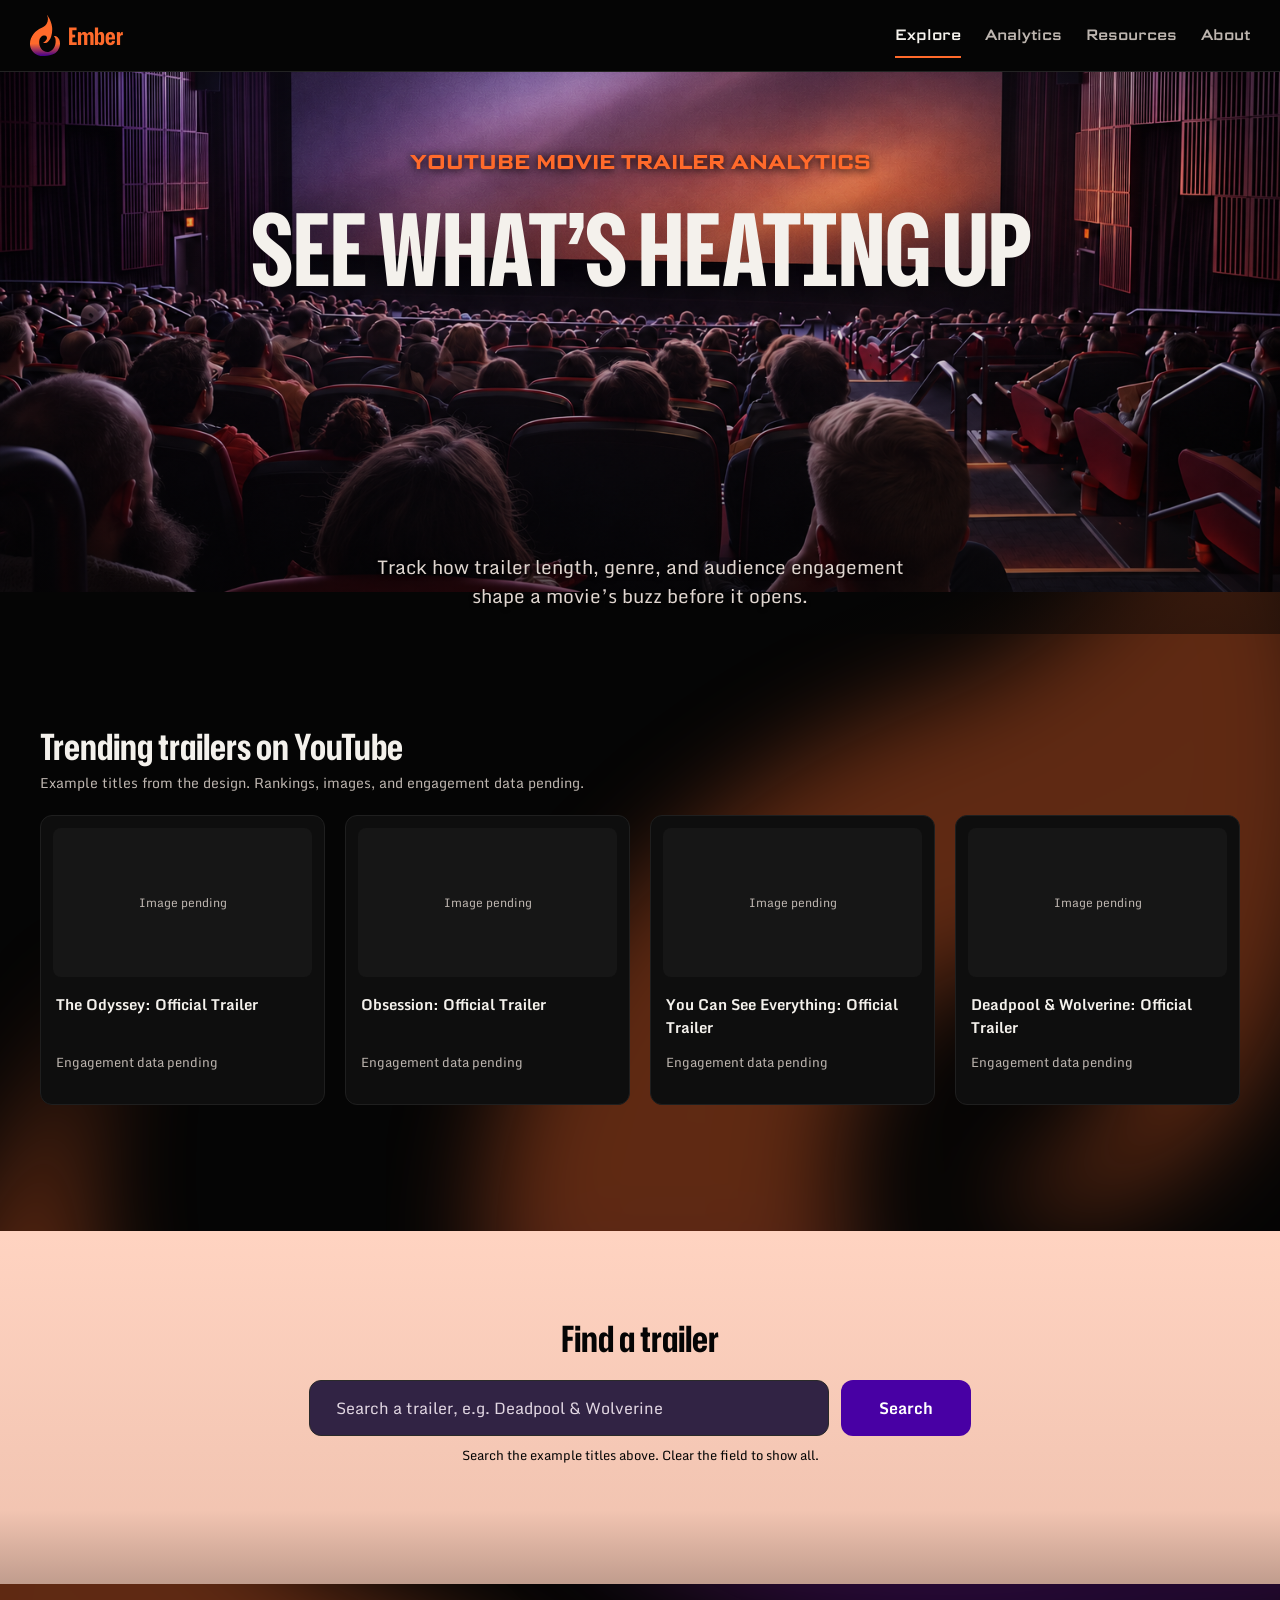
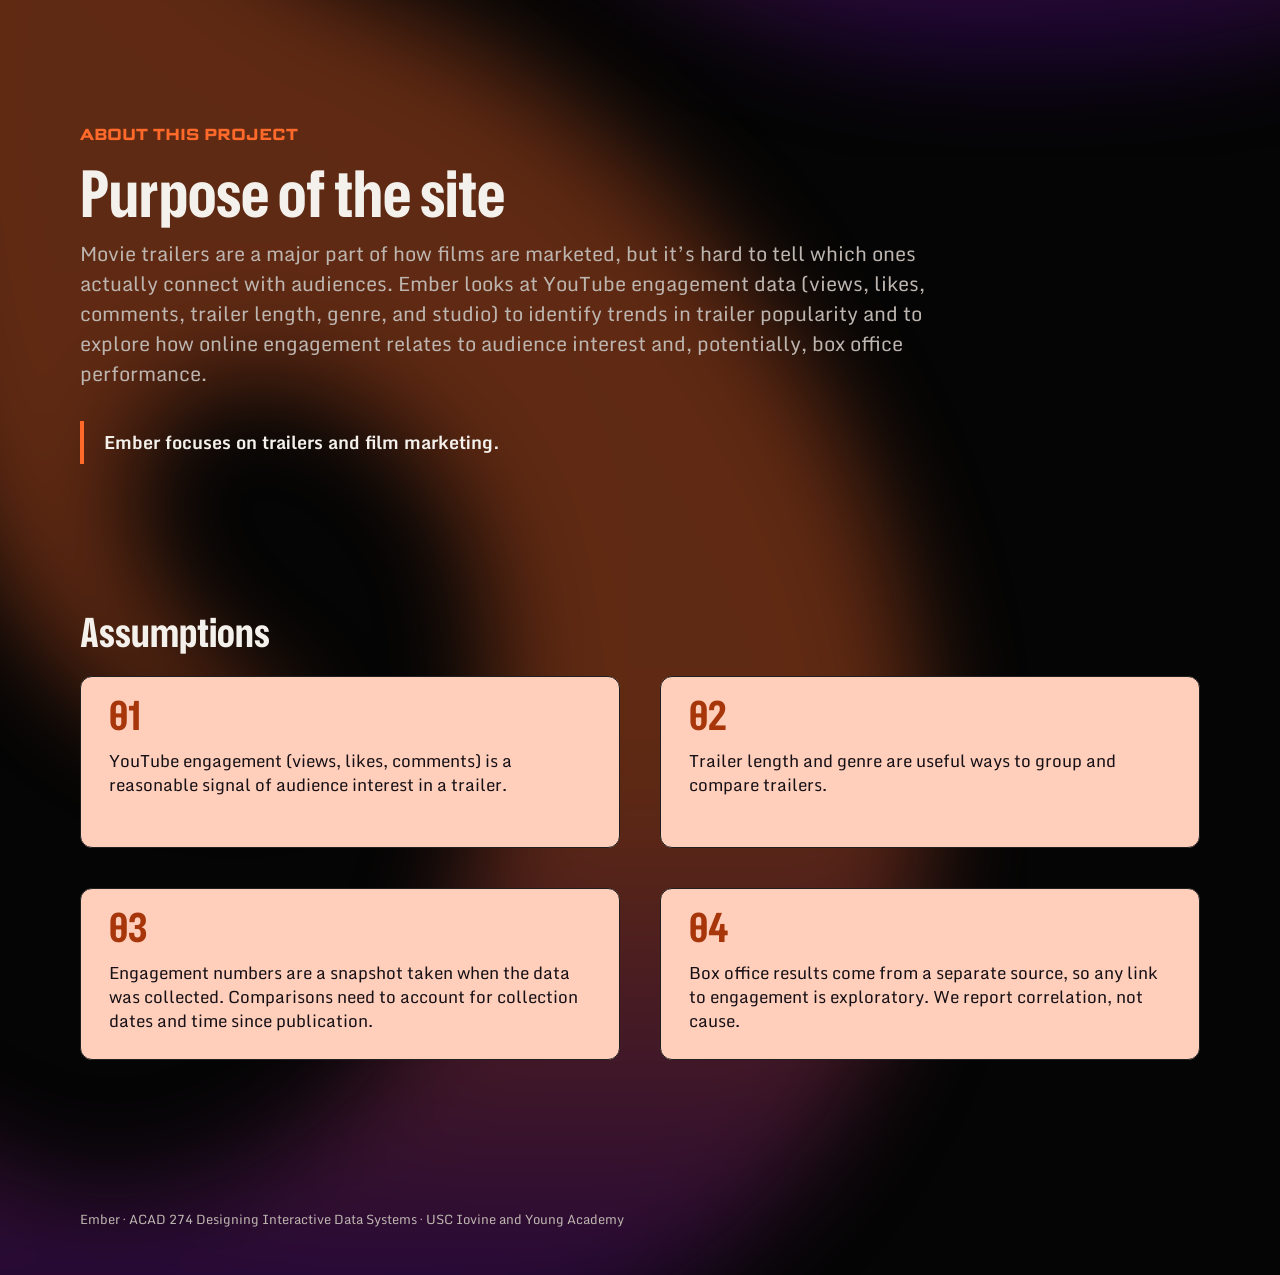
==== ember-website/index.html @ 7d132b25 "Add EMBER website pages and assets" ====
<!DOCTYPE html>
<html lang="en">
<head>
  <meta charset="utf-8">
  <meta name="viewport" content="width=device-width, initial-scale=1">
  <meta name="description" content="EMBER explores audience engagement with movie trailers on YouTube.">
  <title>EMBER — Movie trailer analytics</title>
  <link rel="stylesheet" href="style.css">
</head>
<body>
  <a class="skip-link" href="#main">Skip to content</a>
  <div class="site">
    <img class="glow glow-upper" src="assets/upper-glow.svg" alt="" aria-hidden="true">
    <img class="glow glow-lower" src="assets/lower-glow.svg" alt="" aria-hidden="true">
    <header class="site-header">
      <nav aria-label="Main navigation">
        <a class="brand" href="index.html"><img src="assets/flame.svg" alt="">Ember</a>
        <div class="nav-links">
          <a href="index.html" aria-current="page">Explore</a>
          <a href="analytics.html">Analytics</a>
          <a href="resources.html">Resources</a>
          <a href="#about">About</a>
        </div>
      </nav>
    </header>
    <main id="main">
      <section class="hero" aria-labelledby="hero-title">
        <div class="hero-heading">
          <p class="eyebrow">YouTube movie trailer analytics</p>
          <h1 id="hero-title">See what’s heating up</h1>
        </div>
        <p class="hero-description">Track how trailer length, genre, and audience engagement shape a movie’s buzz before it opens.</p>
      </section>

      <section class="trending" aria-labelledby="trending-title">
        <h2 id="trending-title">Trending trailers on YouTube</h2>
        <p class="section-note">Example titles from the design. Rankings, images, and engagement data pending.</p>
        <div class="trailer-grid" id="trailers">
          <article class="trailer-card">
            <div class="thumbnail"><span>Image pending</span></div>
            <h3>The Odyssey: Official Trailer</h3>
            <p>Engagement data pending</p>
          </article>
          <article class="trailer-card">
            <div class="thumbnail"><span>Image pending</span></div>
            <h3>Obsession: Official Trailer</h3>
            <p>Engagement data pending</p>
          </article>
          <article class="trailer-card">
            <div class="thumbnail"><span>Image pending</span></div>
            <h3>You Can See Everything: Official Trailer</h3>
            <p>Engagement data pending</p>
          </article>
          <article class="trailer-card">
            <div class="thumbnail"><span>Image pending</span></div>
            <h3>Deadpool &amp; Wolverine: Official Trailer</h3>
            <p>Engagement data pending</p>
          </article>
        </div>
      </section>

      <section class="search-band" aria-labelledby="search-title">
        <h2 id="search-title"><label for="search-query">Find a trailer</label></h2>
        <form id="search-form" role="search">
          <input id="search-query" type="search" name="q" placeholder="Search a trailer, e.g. Deadpool &amp; Wolverine" aria-describedby="search-help" aria-controls="trailers">
          <button type="submit">Search</button>
        </form>
        <p id="search-help">Search the example titles above. Clear the field to show all.</p>
        <p id="search-status" role="status" aria-atomic="true"></p>
        <noscript><p>Enable JavaScript to filter the trailer cards.</p></noscript>
      </section>

      <section class="about content-width" id="about" aria-labelledby="purpose-title">
        <p class="eyebrow">About this project</p>
        <h2 id="purpose-title">Purpose of the site</h2>
        <p class="purpose-copy">Movie trailers are a major part of how films are marketed, but it’s hard to tell which ones actually connect with audiences. Ember looks at YouTube engagement data (views, likes, comments, trailer length, genre, and studio) to identify trends in trailer popularity and to explore how online engagement relates to audience interest and, potentially, box office performance.</p>
        <p class="callout">Ember focuses on trailers and film marketing.</p>

        <h2 class="assumptions-title">Assumptions</h2>
        <ol class="assumptions">
          <li><span aria-hidden="true">01</span>YouTube engagement (views, likes, comments) is a reasonable signal of audience interest in a trailer.</li>
          <li><span aria-hidden="true">02</span>Trailer length and genre are useful ways to group and compare trailers.</li>
          <li><span aria-hidden="true">03</span>Engagement numbers are a snapshot taken when the data was collected. Comparisons need to account for collection dates and time since publication.</li>
          <li><span aria-hidden="true">04</span>Box office results come from a separate source, so any link to engagement is exploratory. We report correlation, not cause.</li>
        </ol>
      </section>
    </main>
    <footer class="content-width">Ember · ACAD 274 Designing Interactive Data Systems · USC Iovine and Young Academy</footer>
  </div>
  <script>
    const form = document.querySelector('#search-form');
    const queryInput = document.querySelector('#search-query');
    const status = document.querySelector('#search-status');
    const cards = [...document.querySelectorAll('.trailer-card')];

    function filterTrailers() {
      const query = queryInput.value.trim().toLowerCase();
      let count = 0;
      for (const card of cards) {
        const title = card.querySelector('h3').textContent.toLowerCase();
        card.hidden = !title.includes(query);
        if (!card.hidden) count += 1;
      }
      status.textContent = count === 0
        ? 'No matching example titles. Try another search.'
        : `Showing ${count} of ${cards.length} example titles in the cards above.`;
    }

    form.addEventListener('submit', (event) => {
      event.preventDefault();
      filterTrailers();
    });
    queryInput.addEventListener('input', filterTrailers);
  </script>
</body>
</html>
---- ember-website/style.css ----
@import url('https://fonts.googleapis.com/css2?family=Hubot+Sans:wdth,wght@75,400;75,700&family=Monda:wght@400;700&family=Science+Gothic:wght@400;600&display=swap');

:root {
  color-scheme: dark;
  --background: #050505;
  --text: #f4f1ec;
  --muted: #bdb5af;
  --orange: #ff6a2b;
  --purple: #4800a4;
  --peach: #ffe7de;
  --heading: 'Hubot Sans', 'Arial Narrow', sans-serif;
}

*, *::before, *::after { box-sizing: border-box; }
body { margin: 0; background: var(--background); color: var(--text); font: 17px/1.5 'Monda', sans-serif; }
h1, h2, h3, p { margin: 0; }
h1, h2 { font-family: var(--heading); font-stretch: 75%; font-weight: 700; line-height: 1.2; }
h2 { font-size: 36px; }
a { color: var(--orange); text-underline-offset: 5px; }
button, input { font: inherit; }
[hidden] { display: none !important; }
:focus-visible { outline: 3px solid #ffad79; outline-offset: 5px; }
.skip-link { position: absolute; top: 8px; left: 8px; z-index: 10; padding: 12px; background: var(--peach); color: #161016; transform: translateY(-200%); }
.skip-link:focus { transform: none; }
.site { position: relative; isolation: isolate; overflow: hidden; max-width: 1280px; margin-inline: auto; background: var(--background); }
.site > header, .site > main, .site > footer { position: relative; z-index: 1; }
.glow { position: absolute; pointer-events: none; z-index: 0; }
.glow-upper { left: 30.16%; top: 161px; }
.glow-lower { left: -45.63%; top: 870px; transform: scaleX(-1); }
.content-width { width: calc(100% - 160px); margin-inline: auto; }

.site-header { height: 72px; background: var(--background); border-bottom: 1px solid #232323; }
nav { height: 100%; display: flex; align-items: center; justify-content: space-between; padding-inline: 30px; gap: 24px; }
.brand { display: flex; align-items: center; gap: 8px; text-decoration: none; color: var(--orange); font: 700 24px var(--heading); font-stretch: 75%; }
.brand img { display: block; }
.nav-links { display: flex; align-items: center; gap: 24px; }
.nav-links a { display: flex; align-items: center; min-height: 44px; color: var(--muted); font: 400 15px 'Science Gothic', sans-serif; text-decoration: none; border-bottom: 2px solid transparent; }
.nav-links a:hover, .nav-links a[aria-current='page'] { color: var(--text); border-bottom-color: var(--orange); }

.hero { position: relative; isolation: isolate; height: 562px; display: flex; flex-direction: column; align-items: center; justify-content: space-between; padding: 76px 24px 24px; text-align: center; background: linear-gradient(180deg, #0505052b, #0505051a 45%, #05050580); }
.hero::before { content: ''; position: absolute; z-index: -1; inset: 0 0 42px; background: linear-gradient(180deg, #0505052b, #0505051a 45%, #05050580), url('assets/theater.png') center / cover no-repeat; }
.eyebrow { color: var(--orange); font: 600 16px/1.4 'Science Gothic', sans-serif; text-transform: uppercase; }
.hero .eyebrow { font-size: 20px; text-shadow: 0 1px 8px #000; }
.hero h1 { margin-top: 12px; font-size: clamp(42px, 7.8vw, 100px); text-transform: uppercase; letter-spacing: -2px; text-shadow: 0 4px 40px #0006; }
.hero-description { max-width: 560px; font-size: 19px; color: #e0d6d0; text-shadow: 0 2px 4px #000; }

.trending { min-height: 597px; padding: 91px 40px 118px; }
.section-note { margin-top: 4px; color: var(--muted); font-size: 14px; }
.trailer-grid { display: grid; grid-template-columns: repeat(4, minmax(0, 1fr)); gap: 20px; margin-top: 22px; }
.trailer-card { min-width: 0; min-height: 290px; padding: 12px; background: #0e0e0e; border: 1px solid #1f1f1f; border-radius: 12px; }
.thumbnail { aspect-ratio: 261 / 150; display: grid; place-items: center; border-radius: 8px; background: #161616; color: var(--muted); font-size: 12px; }
.trailer-card h3 { min-height: 60px; margin: 16px 3px 0; font-size: 15px; font-weight: 700; }
.trailer-card p { margin: 0 3px; color: var(--muted); font-size: 13px; }

.search-band { position: relative; padding: 86px 24px 48px; min-height: 353px; color: #050505; text-align: center; isolation: isolate; }
.search-band::before { content: ''; position: absolute; z-index: -1; inset: 0; background: linear-gradient(180deg, #ffffff17, #0505050d 79%, #05050540), url('assets/search-texture.svg') center / cover; }
.search-band h2 { font-size: 36px; }
.search-band form { display: flex; gap: 12px; max-width: 662px; margin: 20px auto 0; }
.search-band input { flex: 1; min-width: 0; height: 56px; padding: 14px 26px; border: 1px solid #2a2a2a; border-radius: 12px; background: #312344; color: white; font-size: 16px; }
.search-band input::placeholder { color: #e1d6e2; }
.search-band button { min-width: 130px; min-height: 56px; border: 0; border-radius: 12px; background: var(--purple); color: white; font-size: 16px; font-weight: 700; cursor: pointer; }
.search-band button:hover { background: #6105cd; }
.search-band :focus-visible { outline-color: #4800a4; }
#search-help, #search-status { font-size: 13px; margin-top: 10px; }
#search-status { min-height: 20px; font-weight: 700; }

.about { padding-top: 140px; }
.about > h2 { margin-top: 8px; font-size: 64px; }
.purpose-copy { max-width: 860px; margin-top: 8px; color: var(--muted); font-size: 20px; }
.callout { max-width: 800px; margin-top: 32px; padding: 8px 0 8px 20px; border-left: 4px solid var(--orange); font-size: 18px; font-weight: 700; }
.about > h2.assumptions-title { margin-top: 144px; font-size: 40px; }
.assumptions { display: grid; grid-template-columns: repeat(2, minmax(0, 1fr)); gap: 40px; margin: 20px 0 0; padding: 0; list-style: none; }
.assumptions li { min-height: 172px; padding: 14px 28px 22px; border: 1px solid #1f1f1f; border-radius: 12px; background: var(--peach) url('assets/search-texture.svg') center / 1333px 353px; color: #161016; font-size: 17px; line-height: 1.4; }
.assumptions span { display: block; margin-bottom: 10px; color: #a8360b; font: 700 40px/1.2 var(--heading); font-stretch: 75%; }
footer { padding-block: 150px 45px; color: var(--muted); font-size: 13px; }

.interior .site { min-height: 100vh; display: flex; flex-direction: column; }
.page { flex: 1; padding-top: 90px; }
.page h1 { margin-top: 12px; font-size: clamp(44px, 6vw, 72px); }
.intro { max-width: 780px; margin-top: 20px; color: var(--muted); }
.resource-grid { display: grid; gap: 20px; margin-top: 40px; }
.panel { padding: 28px; border: 1px solid #403042; border-radius: 12px; background: #111014; }
.panel p { margin-block: 16px; color: var(--muted); }
.analysis-section { margin-top: 48px; }
.analysis-section > p { margin-block: 16px; color: var(--muted); }
.table-wrap { overflow-x: auto; margin-top: 20px; border: 1px solid #403042; border-radius: 12px; background: #111014; }
table { width: 100%; border-collapse: collapse; min-width: 560px; text-align: left; }
caption { padding: 16px; text-align: left; font-weight: 700; }
th, td { padding: 16px; border-top: 1px solid #403042; }
th { background: #26182c; }
.chart-placeholder { margin: 20px 0 0; padding: 30px; border: 1px dashed #8b7194; border-radius: 12px; background: #17101a; }
.chart-placeholder p { margin-top: 12px; color: var(--muted); }

@media (max-width: 900px) {
  .content-width { width: calc(100% - 64px); }
  .trailer-grid { grid-template-columns: repeat(2, minmax(0, 1fr)); }
  .trending { padding: 64px 32px; }
  .hero h1 { letter-spacing: -1px; }
  .assumptions { gap: 20px; }
  .about > h2.assumptions-title { margin-top: 80px; }
  .about { padding-top: 80px; }
  footer { padding-top: 80px; }
}

@media (max-width: 560px) {
  .content-width { width: calc(100% - 40px); }
  .site-header { height: auto; }
  nav { flex-wrap: wrap; padding: 16px 20px 8px; gap: 8px; }
  .nav-links { width: 100%; justify-content: space-between; gap: 12px; }
  .nav-links a { font-size: 13px; }
  .hero { height: 490px; padding-top: 55px; }
  .hero .eyebrow { font-size: 13px; }
  .hero-description { font-size: 15px; }
  .trending { padding: 48px 20px; }
  h2 { font-size: 30px; }
  .trailer-grid { gap: 12px; }
  .trailer-card { min-height: 245px; padding: 8px; }
  .trailer-card h3 { font-size: 13px; min-height: 85px; }
  .trailer-card p { font-size: 12px; }
  .thumbnail { font-size: 11px; }
  .search-band { padding: 48px 20px 32px; }
  .search-band form { flex-direction: column; }
  .search-band input { flex: auto; padding-inline: 16px; font-size: 14px; }
  .about > h2 { font-size: 48px; }
  .purpose-copy { font-size: 17px; }
  .callout { font-size: 16px; }
  .assumptions { grid-template-columns: 1fr; }
  .panel { padding: 20px; }
}

@media (max-width: 340px) {
  .trailer-grid { grid-template-columns: 1fr; }
  .trailer-card h3 { min-height: 60px; }
}
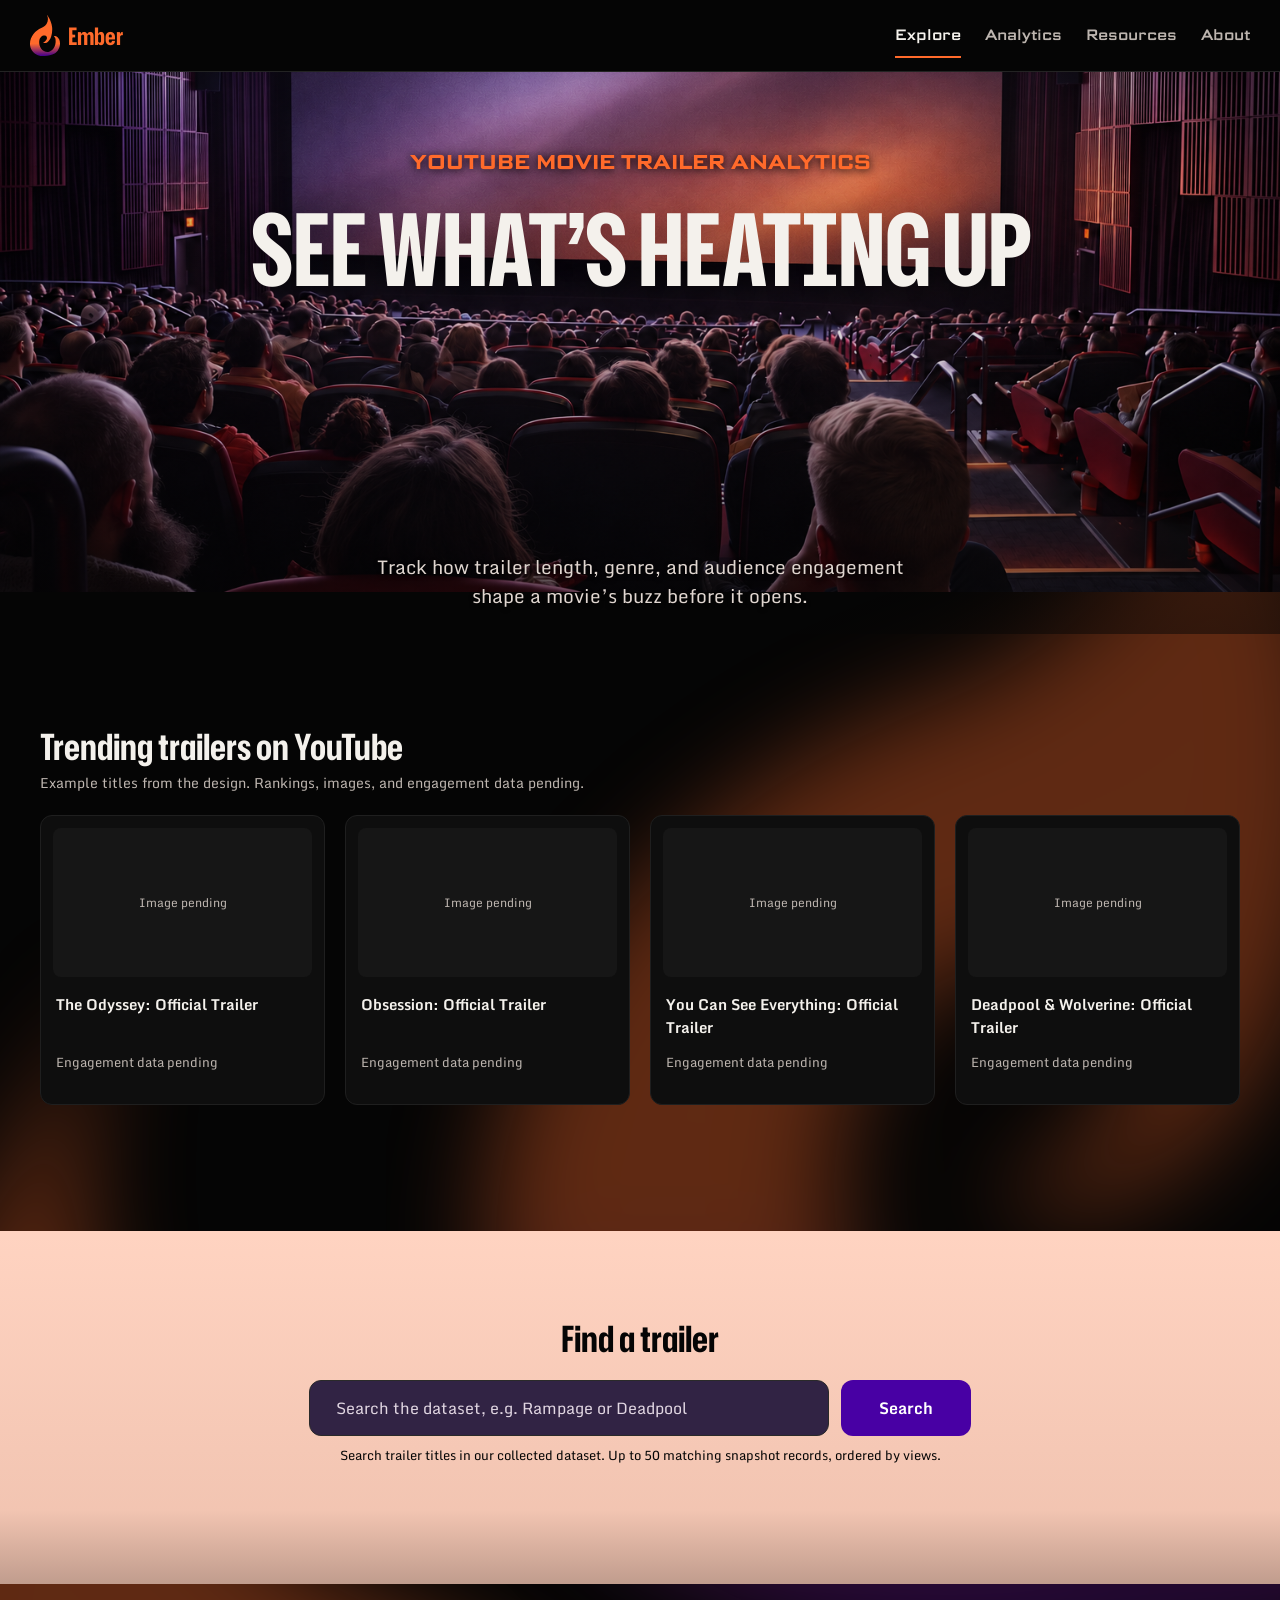
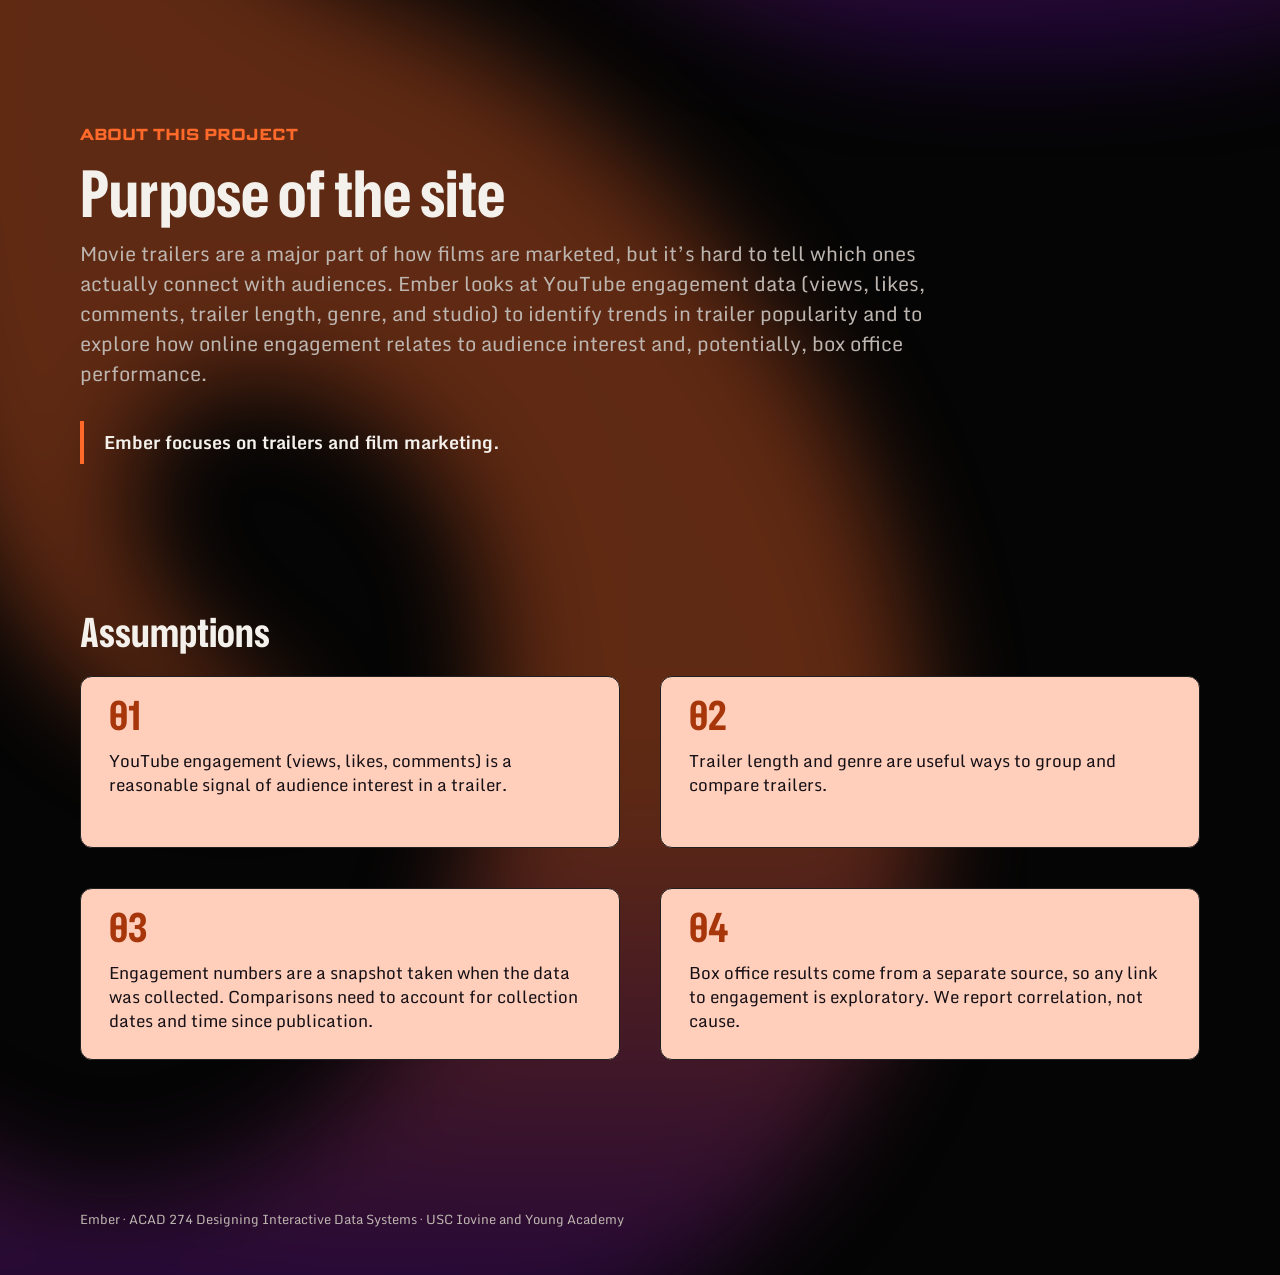
==== commit 213799a9: "Update EMBER pages, backgrounds, and search" ====
--- a/ember-website/index.html
+++ b/ember-website/index.html
@@ -62,13 +62,15 @@
       <section class="search-band" aria-labelledby="search-title">
         <h2 id="search-title"><label for="search-query">Find a trailer</label></h2>
         <form id="search-form" role="search">
-          <input id="search-query" type="search" name="q" placeholder="Search a trailer, e.g. Deadpool &amp; Wolverine" aria-describedby="search-help" aria-controls="trailers">
+          <input id="search-query" type="search" name="search" placeholder="Search the dataset, e.g. Rampage or Deadpool" aria-describedby="search-help" aria-controls="results">
           <button type="submit">Search</button>
         </form>
-        <p id="search-help">Search the example titles above. Clear the field to show all.</p>
+        <p id="search-help">Search trailer titles in our collected dataset. Up to 50 matching snapshot records, ordered by views.</p>
         <p id="search-status" role="status" aria-atomic="true"></p>
-        <noscript><p>Enable JavaScript to filter the trailer cards.</p></noscript>
+        <noscript><p>Enable JavaScript to search the trailer dataset.</p></noscript>
       </section>
+
+      <div id="results" class="content-width" aria-busy="false"></div>
 
       <section class="about content-width" id="about" aria-labelledby="purpose-title">
         <p class="eyebrow">About this project</p>
@@ -87,30 +89,80 @@
     </main>
     <footer class="content-width">Ember · ACAD 274 Designing Interactive Data Systems · USC Iovine and Young Academy</footer>
   </div>
+  <!-- Load jQuery before the script that uses it. -->
+  <script src="https://code.jquery.com/jquery-3.7.1.min.js"></script>
   <script>
-    const form = document.querySelector('#search-form');
-    const queryInput = document.querySelector('#search-query');
-    const status = document.querySelector('#search-status');
-    const cards = [...document.querySelectorAll('.trailer-card')];
+    let data = [];
+    // Keep the homepage and API on the same PHP website.
+    let jsonurl = "../api/search-trailers.php";
 
-    function filterTrailers() {
-      const query = queryInput.value.trim().toLowerCase();
-      let count = 0;
-      for (const card of cards) {
-        const title = card.querySelector('h3').textContent.toLowerCase();
-        card.hidden = !title.includes(query);
-        if (!card.hidden) count += 1;
+    $(document).ready(function() {
+      $("#search-form").on("submit", function(event) {
+        event.preventDefault();
+        let search = $("#search-query").val().trim();
+        $("#results").empty();
+
+        if (search == "") {
+          $("#search-status").text("Enter part of a trailer title to search.");
+          return;
+        }
+
+        $("#search-status").text("Loading . . .");
+        $("#results").attr("aria-busy", "true");
+        $("#search-form button").prop("disabled", true);
+
+        $.ajax({
+          url: jsonurl,
+          type: "GET",
+          dataType: "json",
+          data: { search: search },
+          timeout: 15000
+        }).done(function(rawdata) {
+          // dataType json already converts the response to an array.
+          if (!Array.isArray(rawdata)) {
+            $("#search-status").text("The server returned an unexpected response.");
+            return;
+          }
+          data = rawdata;
+          output();
+        }).fail(function() {
+          $("#search-status").text("Could not load trailers. Check that the PHP API and database connection are running.");
+        }).always(function() {
+          $("#results").attr("aria-busy", "false");
+          $("#search-form button").prop("disabled", false);
+        });
+      });
+    });
+
+    const output = function() {
+      if (data.length == 0) {
+        $("#search-status").text("No matching trailer records found.");
+        return;
       }
-      status.textContent = count === 0
-        ? 'No matching example titles. Try another search.'
-        : `Showing ${count} of ${cards.length} example titles in the cards above.`;
-    }
 
-    form.addEventListener('submit', (event) => {
-      event.preventDefault();
-      filterTrailers();
-    });
-    queryInput.addEventListener('input', filterTrailers);
+      let table = $("<table>");
+      table.append("<caption>Matching trailer snapshots — ordered by views</caption>");
+      table.append("<thead><tr><th scope='col'>Trailer</th><th scope='col'>Channel</th><th scope='col'>Views</th><th scope='col'>Likes</th><th scope='col'>Comments</th><th scope='col'>Trending date (YY.DD.MM)</th></tr></thead>");
+      let rows = $("<tbody>");
+
+      for (let i = 0; i < data.length; i++) {
+        let row = $("<tr>");
+        // text() displays database values as text, including any HTML characters.
+        row.append($("<td>").text(data[i].title));
+        row.append($("<td>").text(data[i].channel_title));
+        row.append($("<td>").text(data[i].views));
+        row.append($("<td>").text(data[i].likes));
+        row.append($("<td>").text(data[i].comment_count));
+        row.append($("<td>").text(data[i].trending_date));
+        rows.append(row);
+      }
+
+      table.append(rows);
+      let container = $("<div class='table-wrap' tabindex='0' role='region' aria-label='Trailer search results'>");
+      container.append(table);
+      $("#results").append(container);
+      $("#search-status").text("Showing " + data.length + " matching snapshot records below, up to 50. A video can appear on several trending dates.");
+    };
   </script>
 </body>
 </html>
--- a/ember-website/style.css
+++ b/ember-website/style.css
@@ -1,134 +1,664 @@
 @import url('https://fonts.googleapis.com/css2?family=Hubot+Sans:wdth,wght@75,400;75,700&family=Monda:wght@400;700&family=Science+Gothic:wght@400;600&display=swap');
 
-:root {
-  color-scheme: dark;
-  --background: #050505;
-  --text: #f4f1ec;
-  --muted: #bdb5af;
-  --orange: #ff6a2b;
-  --purple: #4800a4;
-  --peach: #ffe7de;
-  --heading: 'Hubot Sans', 'Arial Narrow', sans-serif;
-}
-
-*, *::before, *::after { box-sizing: border-box; }
-body { margin: 0; background: var(--background); color: var(--text); font: 17px/1.5 'Monda', sans-serif; }
-h1, h2, h3, p { margin: 0; }
-h1, h2 { font-family: var(--heading); font-stretch: 75%; font-weight: 700; line-height: 1.2; }
-h2 { font-size: 36px; }
-a { color: var(--orange); text-underline-offset: 5px; }
-button, input { font: inherit; }
-[hidden] { display: none !important; }
-:focus-visible { outline: 3px solid #ffad79; outline-offset: 5px; }
-.skip-link { position: absolute; top: 8px; left: 8px; z-index: 10; padding: 12px; background: var(--peach); color: #161016; transform: translateY(-200%); }
-.skip-link:focus { transform: none; }
-.site { position: relative; isolation: isolate; overflow: hidden; max-width: 1280px; margin-inline: auto; background: var(--background); }
-.site > header, .site > main, .site > footer { position: relative; z-index: 1; }
-.glow { position: absolute; pointer-events: none; z-index: 0; }
-.glow-upper { left: 30.16%; top: 161px; }
-.glow-lower { left: -45.63%; top: 870px; transform: scaleX(-1); }
-.content-width { width: calc(100% - 160px); margin-inline: auto; }
-
-.site-header { height: 72px; background: var(--background); border-bottom: 1px solid #232323; }
-nav { height: 100%; display: flex; align-items: center; justify-content: space-between; padding-inline: 30px; gap: 24px; }
-.brand { display: flex; align-items: center; gap: 8px; text-decoration: none; color: var(--orange); font: 700 24px var(--heading); font-stretch: 75%; }
-.brand img { display: block; }
-.nav-links { display: flex; align-items: center; gap: 24px; }
-.nav-links a { display: flex; align-items: center; min-height: 44px; color: var(--muted); font: 400 15px 'Science Gothic', sans-serif; text-decoration: none; border-bottom: 2px solid transparent; }
-.nav-links a:hover, .nav-links a[aria-current='page'] { color: var(--text); border-bottom-color: var(--orange); }
-
-.hero { position: relative; isolation: isolate; height: 562px; display: flex; flex-direction: column; align-items: center; justify-content: space-between; padding: 76px 24px 24px; text-align: center; background: linear-gradient(180deg, #0505052b, #0505051a 45%, #05050580); }
-.hero::before { content: ''; position: absolute; z-index: -1; inset: 0 0 42px; background: linear-gradient(180deg, #0505052b, #0505051a 45%, #05050580), url('assets/theater.png') center / cover no-repeat; }
-.eyebrow { color: var(--orange); font: 600 16px/1.4 'Science Gothic', sans-serif; text-transform: uppercase; }
-.hero .eyebrow { font-size: 20px; text-shadow: 0 1px 8px #000; }
-.hero h1 { margin-top: 12px; font-size: clamp(42px, 7.8vw, 100px); text-transform: uppercase; letter-spacing: -2px; text-shadow: 0 4px 40px #0006; }
-.hero-description { max-width: 560px; font-size: 19px; color: #e0d6d0; text-shadow: 0 2px 4px #000; }
-
-.trending { min-height: 597px; padding: 91px 40px 118px; }
-.section-note { margin-top: 4px; color: var(--muted); font-size: 14px; }
-.trailer-grid { display: grid; grid-template-columns: repeat(4, minmax(0, 1fr)); gap: 20px; margin-top: 22px; }
-.trailer-card { min-width: 0; min-height: 290px; padding: 12px; background: #0e0e0e; border: 1px solid #1f1f1f; border-radius: 12px; }
-.thumbnail { aspect-ratio: 261 / 150; display: grid; place-items: center; border-radius: 8px; background: #161616; color: var(--muted); font-size: 12px; }
-.trailer-card h3 { min-height: 60px; margin: 16px 3px 0; font-size: 15px; font-weight: 700; }
-.trailer-card p { margin: 0 3px; color: var(--muted); font-size: 13px; }
-
-.search-band { position: relative; padding: 86px 24px 48px; min-height: 353px; color: #050505; text-align: center; isolation: isolate; }
-.search-band::before { content: ''; position: absolute; z-index: -1; inset: 0; background: linear-gradient(180deg, #ffffff17, #0505050d 79%, #05050540), url('assets/search-texture.svg') center / cover; }
-.search-band h2 { font-size: 36px; }
-.search-band form { display: flex; gap: 12px; max-width: 662px; margin: 20px auto 0; }
-.search-band input { flex: 1; min-width: 0; height: 56px; padding: 14px 26px; border: 1px solid #2a2a2a; border-radius: 12px; background: #312344; color: white; font-size: 16px; }
-.search-band input::placeholder { color: #e1d6e2; }
-.search-band button { min-width: 130px; min-height: 56px; border: 0; border-radius: 12px; background: var(--purple); color: white; font-size: 16px; font-weight: 700; cursor: pointer; }
-.search-band button:hover { background: #6105cd; }
-.search-band :focus-visible { outline-color: #4800a4; }
-#search-help, #search-status { font-size: 13px; margin-top: 10px; }
-#search-status { min-height: 20px; font-weight: 700; }
-
-.about { padding-top: 140px; }
-.about > h2 { margin-top: 8px; font-size: 64px; }
-.purpose-copy { max-width: 860px; margin-top: 8px; color: var(--muted); font-size: 20px; }
-.callout { max-width: 800px; margin-top: 32px; padding: 8px 0 8px 20px; border-left: 4px solid var(--orange); font-size: 18px; font-weight: 700; }
-.about > h2.assumptions-title { margin-top: 144px; font-size: 40px; }
-.assumptions { display: grid; grid-template-columns: repeat(2, minmax(0, 1fr)); gap: 40px; margin: 20px 0 0; padding: 0; list-style: none; }
-.assumptions li { min-height: 172px; padding: 14px 28px 22px; border: 1px solid #1f1f1f; border-radius: 12px; background: var(--peach) url('assets/search-texture.svg') center / 1333px 353px; color: #161016; font-size: 17px; line-height: 1.4; }
-.assumptions span { display: block; margin-bottom: 10px; color: #a8360b; font: 700 40px/1.2 var(--heading); font-stretch: 75%; }
-footer { padding-block: 150px 45px; color: var(--muted); font-size: 13px; }
-
-.interior .site { min-height: 100vh; display: flex; flex-direction: column; }
-.page { flex: 1; padding-top: 90px; }
-.page h1 { margin-top: 12px; font-size: clamp(44px, 6vw, 72px); }
-.intro { max-width: 780px; margin-top: 20px; color: var(--muted); }
-.resource-grid { display: grid; gap: 20px; margin-top: 40px; }
-.panel { padding: 28px; border: 1px solid #403042; border-radius: 12px; background: #111014; }
-.panel p { margin-block: 16px; color: var(--muted); }
-.analysis-section { margin-top: 48px; }
-.analysis-section > p { margin-block: 16px; color: var(--muted); }
-.table-wrap { overflow-x: auto; margin-top: 20px; border: 1px solid #403042; border-radius: 12px; background: #111014; }
-table { width: 100%; border-collapse: collapse; min-width: 560px; text-align: left; }
-caption { padding: 16px; text-align: left; font-weight: 700; }
-th, td { padding: 16px; border-top: 1px solid #403042; }
-th { background: #26182c; }
-.chart-placeholder { margin: 20px 0 0; padding: 30px; border: 1px dashed #8b7194; border-radius: 12px; background: #17101a; }
-.chart-placeholder p { margin-top: 12px; color: var(--muted); }
-
+/* Page defaults */
+html {
+    color-scheme: dark;
+}
+
+*, *::before, *::after {
+    box-sizing: border-box;
+}
+
+body {
+    margin: 0;
+    background: #050505;
+    color: #f4f1ec;
+    font: 17px/1.5 'Monda', sans-serif;
+}
+
+h1, h2, h3, p {
+    margin: 0;
+}
+
+h1, h2 {
+    font-family: 'Hubot Sans', 'Arial Narrow', sans-serif;
+    font-stretch: 75%;
+    font-weight: 700;
+    line-height: 1.2;
+}
+
+h2 {
+    font-size: 36px;
+}
+
+a {
+    color: #ff6a2b;
+    text-underline-offset: 5px;
+}
+
+button, input {
+    font: inherit;
+}
+
+[hidden] {
+    display: none !important;
+}
+
+:focus-visible {
+    outline: 3px solid #ffad79;
+    outline-offset: 5px;
+}
+
+.skip-link {
+    position: absolute;
+    top: 8px;
+    left: 8px;
+    z-index: 10;
+    padding: 12px;
+    background: #ffe7de;
+    color: #161016;
+    transform: translateY(-200%);
+}
+
+.skip-link:focus {
+    transform: none;
+}
+
+.site {
+    position: relative;
+    isolation: isolate;
+    overflow: clip;
+    max-width: 1280px;
+    margin-inline: auto;
+    background: #050505;
+}
+
+.site > header, .site > main, .site > footer {
+    position: relative;
+    z-index: 1;
+}
+
+.glow {
+    position: absolute;
+    pointer-events: none;
+    z-index: 0;
+}
+
+.glow-upper {
+    left: 30.16%;
+    top: 161px;
+}
+
+.glow-lower {
+    left: -45.63%;
+    top: 870px;
+    transform: scaleX(-1);
+}
+
+.content-width {
+    width: calc(100% - 160px);
+    margin-inline: auto;
+}
+
+/* Header and navigation */
+.site-header {
+    height: 72px;
+    background: #050505;
+    border-bottom: 1px solid #232323;
+}
+
+nav {
+    height: 100%;
+    display: flex;
+    align-items: center;
+    justify-content: space-between;
+    padding-inline: 30px;
+    gap: 24px;
+}
+
+.brand {
+    display: flex;
+    align-items: center;
+    gap: 8px;
+    text-decoration: none;
+    color: #ff6a2b;
+    font: 700 24px 'Hubot Sans', 'Arial Narrow', sans-serif;
+    font-stretch: 75%;
+}
+
+.brand img {
+    display: block;
+}
+
+.nav-links {
+    display: flex;
+    align-items: center;
+    gap: 24px;
+}
+
+.nav-links a {
+    display: flex;
+    align-items: center;
+    min-height: 44px;
+    color: #bdb5af;
+    font: 400 15px 'Science Gothic', sans-serif;
+    text-decoration: none;
+    border-bottom: 2px solid transparent;
+}
+
+.nav-links a:hover, .nav-links a[aria-current='page'] {
+    color: #f4f1ec;
+    border-bottom-color: #ff6a2b;
+}
+
+/* Theater hero and title */
+.hero {
+    position: relative;
+    isolation: isolate;
+    height: 562px;
+    display: flex;
+    flex-direction: column;
+    align-items: center;
+    justify-content: space-between;
+    padding: 76px 24px 24px;
+    text-align: center;
+    background: linear-gradient(180deg, #0505052b, #0505051a 45%, #05050580);
+}
+
+.hero::before {
+    content: '';
+    position: absolute;
+    z-index: -1;
+    inset: 0 0 42px;
+    background: linear-gradient(180deg, #0505052b, #0505051a 45%, #05050580), url('assets/theater.png') center / cover no-repeat;
+}
+
+.eyebrow {
+    color: #ff6a2b;
+    font: 600 16px/1.4 'Science Gothic', sans-serif;
+    text-transform: uppercase;
+}
+
+.hero .eyebrow {
+    font-size: 20px;
+    text-shadow: 0 1px 8px #000;
+}
+
+.hero h1 {
+    margin-top: 12px;
+    font-size: clamp(42px, 7.8vw, 100px);
+    text-transform: uppercase;
+    letter-spacing: -2px;
+    text-shadow: 0 4px 40px #0006;
+}
+
+.hero-description {
+    max-width: 560px;
+    font-size: 19px;
+    color: #e0d6d0;
+    text-shadow: 0 2px 4px #000;
+}
+
+/* Trailer cards */
+.trending {
+    min-height: 597px;
+    padding: 91px 40px 118px;
+}
+
+.section-note {
+    margin-top: 4px;
+    color: #bdb5af;
+    font-size: 14px;
+}
+
+.trailer-grid {
+    display: grid;
+    grid-template-columns: repeat(4, minmax(0, 1fr));
+    gap: 20px;
+    margin-top: 22px;
+}
+
+.trailer-card {
+    min-width: 0;
+    min-height: 290px;
+    padding: 12px;
+    background: #0e0e0e;
+    border: 1px solid #1f1f1f;
+    border-radius: 12px;
+}
+
+.thumbnail {
+    aspect-ratio: 261 / 150;
+    display: grid;
+    place-items: center;
+    border-radius: 8px;
+    background: #161616;
+    color: #bdb5af;
+    font-size: 12px;
+}
+
+.trailer-card h3 {
+    min-height: 60px;
+    margin: 16px 3px 0;
+    font-size: 15px;
+    font-weight: 700;
+}
+
+.trailer-card p {
+    margin: 0 3px;
+    color: #bdb5af;
+    font-size: 13px;
+}
+
+/* Search form */
+.search-band {
+    position: relative;
+    padding: 86px 24px 48px;
+    min-height: 353px;
+    color: #050505;
+    text-align: center;
+    isolation: isolate;
+}
+
+.search-band::before {
+    content: '';
+    position: absolute;
+    z-index: -1;
+    inset: 0;
+    background: linear-gradient(180deg, #ffffff17, #0505050d 79%, #05050540), url('assets/search-texture.svg') center / cover;
+}
+
+.search-band h2 {
+    font-size: 36px;
+}
+
+.search-band form {
+    display: flex;
+    gap: 12px;
+    max-width: 662px;
+    margin: 20px auto 0;
+}
+
+.search-band input {
+    flex: 1;
+    min-width: 0;
+    height: 56px;
+    padding: 14px 26px;
+    border: 1px solid #2a2a2a;
+    border-radius: 12px;
+    background: #312344;
+    color: white;
+    font-size: 16px;
+}
+
+.search-band input::placeholder {
+    color: #e1d6e2;
+}
+
+.search-band button {
+    min-width: 130px;
+    min-height: 56px;
+    border: 0;
+    border-radius: 12px;
+    background: #4800a4;
+    color: white;
+    font-size: 16px;
+    font-weight: 700;
+    cursor: pointer;
+}
+
+.search-band button:hover {
+    background: #6105cd;
+}
+
+.search-band :focus-visible {
+    outline-color: #4800a4;
+}
+
+#search-help, #search-status {
+    font-size: 13px;
+    margin-top: 10px;
+}
+
+#search-status {
+    min-height: 20px;
+    font-weight: 700;
+}
+
+/* Project purpose and assumptions */
+.about {
+    padding-top: 140px;
+}
+
+.about > h2 {
+    margin-top: 8px;
+    font-size: 64px;
+}
+
+.purpose-copy {
+    max-width: 860px;
+    margin-top: 8px;
+    color: #bdb5af;
+    font-size: 20px;
+}
+
+.callout {
+    max-width: 800px;
+    margin-top: 32px;
+    padding: 8px 0 8px 20px;
+    border-left: 4px solid #ff6a2b;
+    font-size: 18px;
+    font-weight: 700;
+}
+
+.about > h2.assumptions-title {
+    margin-top: 144px;
+    font-size: 40px;
+}
+
+.assumptions {
+    display: grid;
+    grid-template-columns: repeat(2, minmax(0, 1fr));
+    gap: 40px;
+    margin: 20px 0 0;
+    padding: 0;
+    list-style: none;
+}
+
+.assumptions li {
+    min-height: 172px;
+    padding: 14px 28px 22px;
+    border: 1px solid #1f1f1f;
+    border-radius: 12px;
+    background: #ffe7de url('assets/search-texture.svg') center / 1333px 353px;
+    color: #161016;
+    font-size: 17px;
+    line-height: 1.4;
+}
+
+.assumptions span {
+    display: block;
+    margin-bottom: 10px;
+    color: #a8360b;
+    font: 700 40px/1.2 'Hubot Sans', 'Arial Narrow', sans-serif;
+    font-stretch: 75%;
+}
+
+footer {
+    padding-block: 150px 45px;
+    color: #bdb5af;
+    font-size: 13px;
+}
+
+/* Resources and Analytics pages */
+.interior .site {
+    min-height: 100vh;
+    display: flex;
+    flex-direction: column;
+}
+
+.page {
+    flex: 1;
+    padding-top: 90px;
+}
+
+.page h1 {
+    margin-top: 12px;
+    font-size: clamp(44px, 6vw, 72px);
+}
+
+.intro {
+    max-width: 780px;
+    margin-top: 20px;
+    color: #bdb5af;
+}
+
+.resource-grid {
+    display: grid;
+    gap: 20px;
+    margin-top: 40px;
+}
+
+.panel {
+    padding: 28px;
+    border: 1px solid #403042;
+    border-radius: 12px;
+    background: #111014;
+}
+
+.panel p {
+    margin-block: 16px;
+    color: #bdb5af;
+}
+
+.analysis-section {
+    margin-top: 48px;
+}
+
+.analysis-section > p {
+    margin-block: 16px;
+    color: #bdb5af;
+}
+
+.table-wrap {
+    overflow-x: auto;
+    margin-top: 20px;
+    border: 1px solid #403042;
+    border-radius: 12px;
+    background: #111014;
+}
+
+table {
+    width: 100%;
+    border-collapse: collapse;
+    min-width: 560px;
+    text-align: left;
+}
+
+caption {
+    padding: 16px;
+    text-align: left;
+    font-weight: 700;
+}
+
+th, td {
+    padding: 16px;
+    border-top: 1px solid #403042;
+}
+
+th {
+    background: #26182c;
+}
+
+.chart-placeholder {
+    margin: 20px 0 0;
+    padding: 30px;
+    border: 1px dashed #8b7194;
+    border-radius: 12px;
+    background: #17101a;
+}
+
+.chart-placeholder p {
+    margin-top: 12px;
+    color: #bdb5af;
+}
+
+/* Tablet layout */
 @media (max-width: 900px) {
-  .content-width { width: calc(100% - 64px); }
-  .trailer-grid { grid-template-columns: repeat(2, minmax(0, 1fr)); }
-  .trending { padding: 64px 32px; }
-  .hero h1 { letter-spacing: -1px; }
-  .assumptions { gap: 20px; }
-  .about > h2.assumptions-title { margin-top: 80px; }
-  .about { padding-top: 80px; }
-  footer { padding-top: 80px; }
-}
-
+    .content-width {
+        width: calc(100% - 64px);
+    }
+
+    .trailer-grid {
+        grid-template-columns: repeat(2, minmax(0, 1fr));
+    }
+
+    .trending {
+        padding: 64px 32px;
+    }
+
+    .hero h1 {
+        letter-spacing: -1px;
+    }
+
+    .assumptions {
+        gap: 20px;
+    }
+
+    .about > h2.assumptions-title {
+        margin-top: 80px;
+    }
+
+    .about {
+        padding-top: 80px;
+    }
+
+    footer {
+        padding-top: 80px;
+    }
+
+}
+
+/* Phone layout */
 @media (max-width: 560px) {
-  .content-width { width: calc(100% - 40px); }
-  .site-header { height: auto; }
-  nav { flex-wrap: wrap; padding: 16px 20px 8px; gap: 8px; }
-  .nav-links { width: 100%; justify-content: space-between; gap: 12px; }
-  .nav-links a { font-size: 13px; }
-  .hero { height: 490px; padding-top: 55px; }
-  .hero .eyebrow { font-size: 13px; }
-  .hero-description { font-size: 15px; }
-  .trending { padding: 48px 20px; }
-  h2 { font-size: 30px; }
-  .trailer-grid { gap: 12px; }
-  .trailer-card { min-height: 245px; padding: 8px; }
-  .trailer-card h3 { font-size: 13px; min-height: 85px; }
-  .trailer-card p { font-size: 12px; }
-  .thumbnail { font-size: 11px; }
-  .search-band { padding: 48px 20px 32px; }
-  .search-band form { flex-direction: column; }
-  .search-band input { flex: auto; padding-inline: 16px; font-size: 14px; }
-  .about > h2 { font-size: 48px; }
-  .purpose-copy { font-size: 17px; }
-  .callout { font-size: 16px; }
-  .assumptions { grid-template-columns: 1fr; }
-  .panel { padding: 20px; }
-}
-
+    .content-width {
+        width: calc(100% - 40px);
+    }
+
+    .site-header {
+        height: auto;
+    }
+
+    nav {
+        flex-wrap: wrap;
+        padding: 16px 20px 8px;
+        gap: 8px;
+    }
+
+    .nav-links {
+        width: 100%;
+        justify-content: space-between;
+        gap: 12px;
+    }
+
+    .nav-links a {
+        font-size: 13px;
+    }
+
+    .hero {
+        height: 490px;
+        padding-top: 55px;
+    }
+
+    .hero .eyebrow {
+        font-size: 13px;
+    }
+
+    .hero-description {
+        font-size: 15px;
+    }
+
+    .trending {
+        padding: 48px 20px;
+    }
+
+    h2 {
+        font-size: 30px;
+    }
+
+    .trailer-grid {
+        gap: 12px;
+    }
+
+    .trailer-card {
+        min-height: 245px;
+        padding: 8px;
+    }
+
+    .trailer-card h3 {
+        font-size: 13px;
+        min-height: 85px;
+    }
+
+    .trailer-card p {
+        font-size: 12px;
+    }
+
+    .thumbnail {
+        font-size: 11px;
+    }
+
+    .search-band {
+        padding: 48px 20px 32px;
+    }
+
+    .search-band form {
+        flex-direction: column;
+    }
+
+    .search-band input {
+        flex: auto;
+        padding-inline: 16px;
+        font-size: 14px;
+    }
+
+    .about > h2 {
+        font-size: 48px;
+    }
+
+    .purpose-copy {
+        font-size: 17px;
+    }
+
+    .callout {
+        font-size: 16px;
+    }
+
+    .assumptions {
+        grid-template-columns: 1fr;
+    }
+
+    .panel {
+        padding: 20px;
+    }
+
+}
+
+/* Small phone layout */
 @media (max-width: 340px) {
-  .trailer-grid { grid-template-columns: 1fr; }
-  .trailer-card h3 { min-height: 60px; }
-}
+    .trailer-grid {
+        grid-template-columns: 1fr;
+    }
+
+    .trailer-card h3 {
+        min-height: 60px;
+    }
+
+}
+
+/* Make database results readable on desktop and horizontally scrollable on phones. */
+#results td:first-child {
+    min-width: 240px;
+}
+
+#results td:nth-child(2) {
+    min-width: 180px;
+}
+
+#results td:nth-child(n+3) {
+    white-space: nowrap;
+}
+
+.search-band button:disabled {
+    opacity: 0.65;
+    cursor: wait;
+}
+
+/* Use the homepage background artwork on the shorter inside pages. */
+.interior .glow-upper {
+    top: -400px;
+}
+
+.interior .glow-lower {
+    top: -450px;
+}
